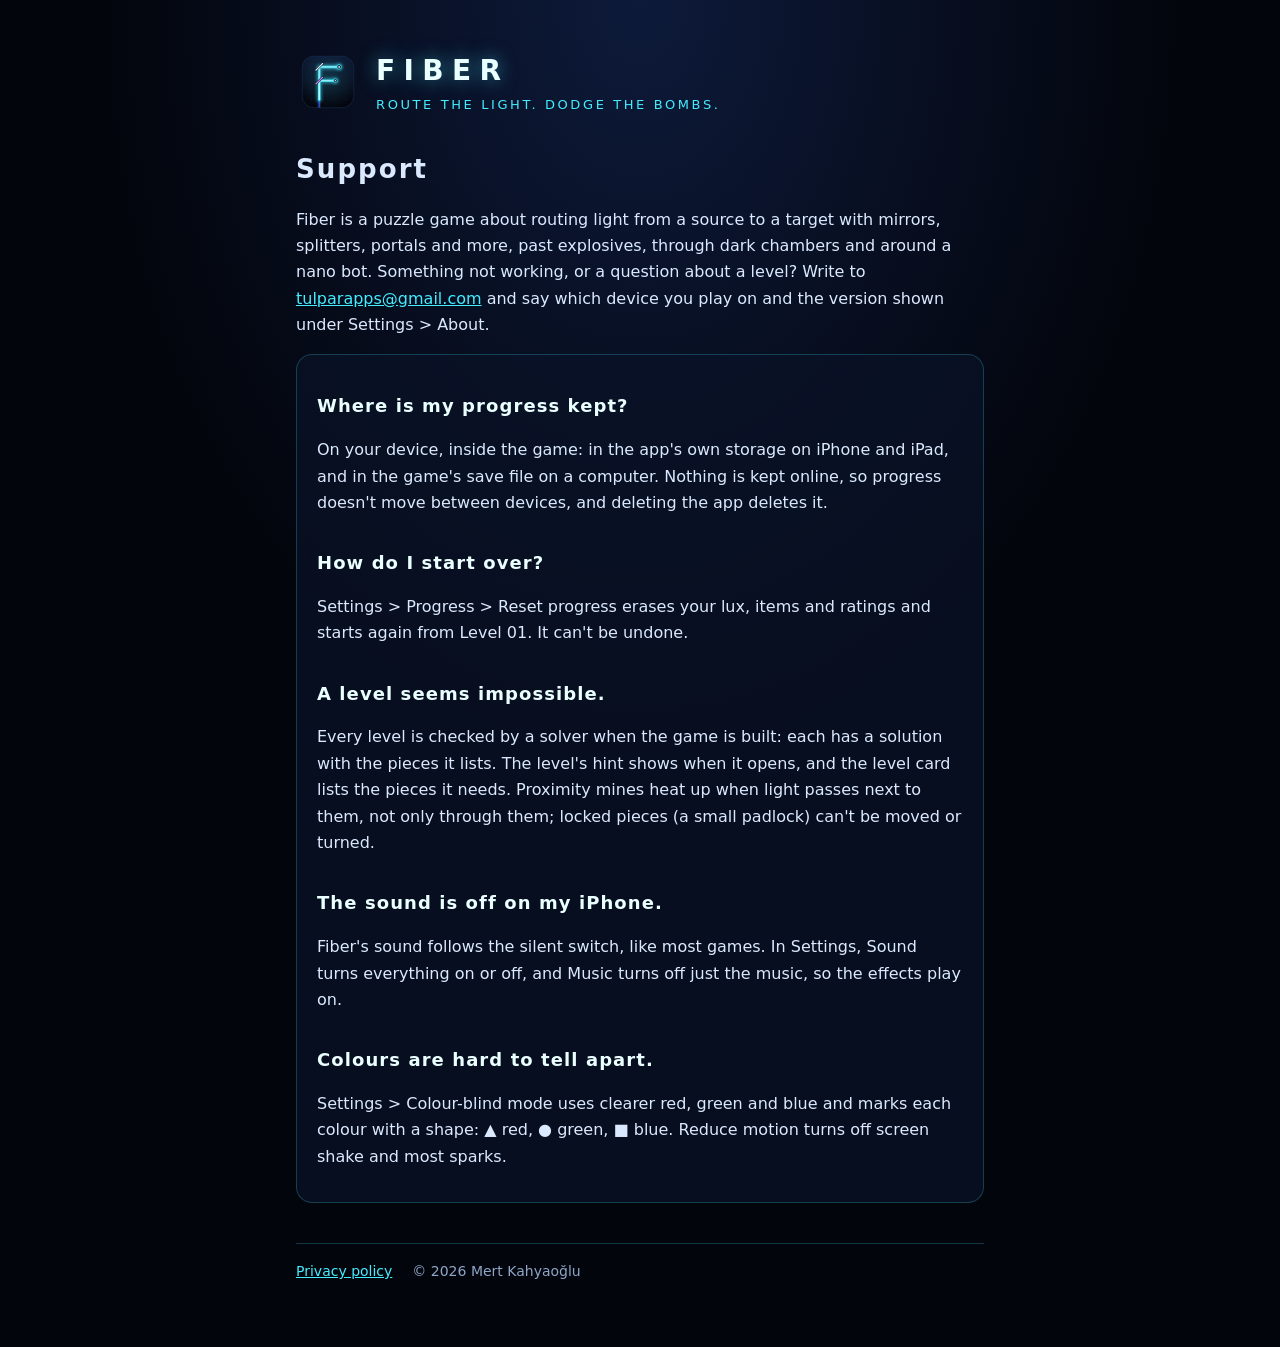
==== index.html @ f4a5b6d1 "Support page and privacy policy for Fiber The pages the App Store listing links to: support (an FAQ " ====
<!doctype html>
<html lang="en">
<head>
  <meta charset="utf-8">
  <meta name="viewport" content="width=device-width, initial-scale=1">
  <title>Fiber · Support</title>
  <meta name="description" content="Help with Fiber, a puzzle game about routing light past bombs.">
  <link rel="icon" href="logo.svg">
  <link rel="stylesheet" href="style.css">
</head>
<body>
<main>
  <header>
    <img src="logo.svg" alt="">
    <div><div class="name">FIBER</div><div class="tag">Route the light. Dodge the bombs.</div></div>
  </header>

  <h1>Support</h1>
  <p>Fiber is a puzzle game about routing light from a source to a target with mirrors, splitters,
  portals and more, past explosives, through dark chambers and around a nano bot. Something not
  working, or a question about a level? Write to
  <a href="mailto:tulparapps@gmail.com">tulparapps@gmail.com</a> and say which device you play on and the version
  shown under Settings &gt; About.</p>

  <section class="card">
    <h2>Where is my progress kept?</h2>
    <p>On your device, inside the game: in the app's own storage on iPhone and iPad, and in the
    game's save file on a computer. Nothing is kept online, so progress doesn't move between
    devices, and deleting the app deletes it.</p>

    <h2>How do I start over?</h2>
    <p>Settings &gt; Progress &gt; Reset progress erases your lux, items and ratings and starts again
    from Level 01. It can't be undone.</p>

    <h2>A level seems impossible.</h2>
    <p>Every level is checked by a solver when the game is built: each has a solution with the
    pieces it lists. The level's hint shows when it opens, and the level card lists the pieces it
    needs. Proximity mines heat up when light passes next to them, not only through them; locked
    pieces (a small padlock) can't be moved or turned.</p>

    <h2>The sound is off on my iPhone.</h2>
    <p>Fiber's sound follows the silent switch, like most games. In Settings, Sound turns everything
    on or off, and Music turns off just the music, so the effects play on.</p>

    <h2>Colours are hard to tell apart.</h2>
    <p>Settings &gt; Colour-blind mode uses clearer red, green and blue and marks each colour with a
    shape: ▲ red, ● green, ■ blue. Reduce motion turns off screen shake and most sparks.</p>
  </section>

  <nav>
    <a href="privacy.html">Privacy policy</a>
    <span class="muted">© 2026 Mert Kahyaoğlu</span>
  </nav>
</main>
</body>
</html>
---- style.css ----
/* Fiber's support and privacy pages: the game's dark chamber and cyan light, no web fonts or trackers. */
:root {
  color-scheme: dark;
  --bg: #03050c;
  --panel: #0b1328;
  --line: rgba(69, 236, 255, 0.22);
  --text: #dbe9ff;
  --muted: #8fa6c8;
  --accent: #45ecff;
}

* {
  box-sizing: border-box;
}

body {
  margin: 0;
  background: radial-gradient(ellipse at 50% 0%, #0d1a3a 0%, var(--bg) 60%) fixed, var(--bg);
  color: var(--text);
  font: 16px/1.65 system-ui, -apple-system, 'Segoe UI', Roboto, sans-serif;
}

main {
  max-width: 720px;
  margin: 0 auto;
  padding: 48px 16px 64px;
}

header {
  display: flex;
  align-items: center;
  gap: 16px;
  margin-bottom: 32px;
}

header img {
  width: 64px;
  height: 64px;
  border-radius: 14px;
}

header .name {
  font-size: 28px;
  font-weight: 700;
  letter-spacing: 0.3em;
  color: #eaffff;
  text-shadow: 0 0 18px rgba(69, 236, 255, 0.5);
}

header .tag {
  font-size: 13px;
  letter-spacing: 0.2em;
  text-transform: uppercase;
  color: var(--accent);
}

h1 {
  font-size: 26px;
  letter-spacing: 0.08em;
  margin: 0 0 8px;
}

h2 {
  font-size: 18px;
  letter-spacing: 0.06em;
  margin: 32px 0 8px;
  color: #eaffff;
}

p,
li {
  color: var(--text);
}

.muted {
  color: var(--muted);
}

a {
  color: var(--accent);
}

section.card {
  margin-top: 16px;
  padding: 4px 20px 16px;
  border: 1px solid var(--line);
  border-radius: 16px;
  background: rgba(11, 19, 40, 0.7);
}

nav {
  display: flex;
  flex-wrap: wrap;
  gap: 8px 20px;
  margin-top: 40px;
  padding-top: 16px;
  border-top: 1px solid var(--line);
  font-size: 14px;
}
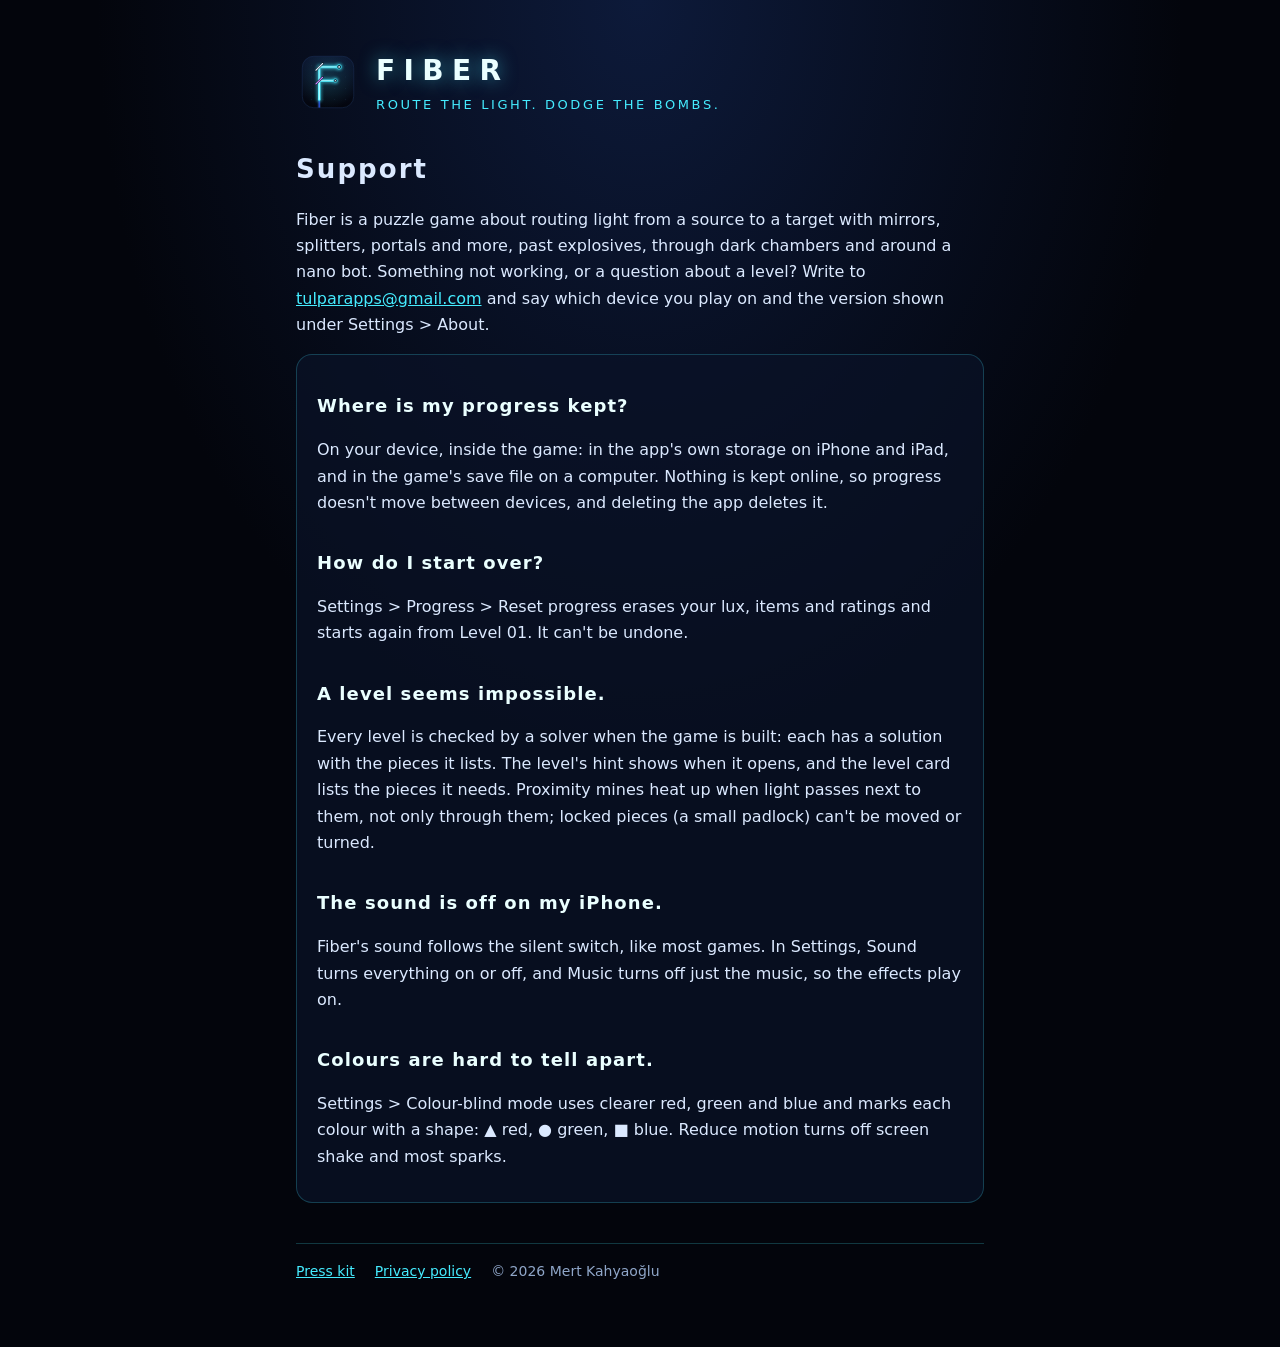
==== commit eb6905f9: "Press kit press/: a factsheet, the trailer and the vertical app preview, the iPhone and iPad screens" ====
--- a/index.html
+++ b/index.html
@@ -48,6 +48,7 @@
   </section>
 
   <nav>
+    <a href="press/">Press kit</a>
     <a href="privacy.html">Privacy policy</a>
     <span class="muted">© 2026 Mert Kahyaoğlu</span>
   </nav>
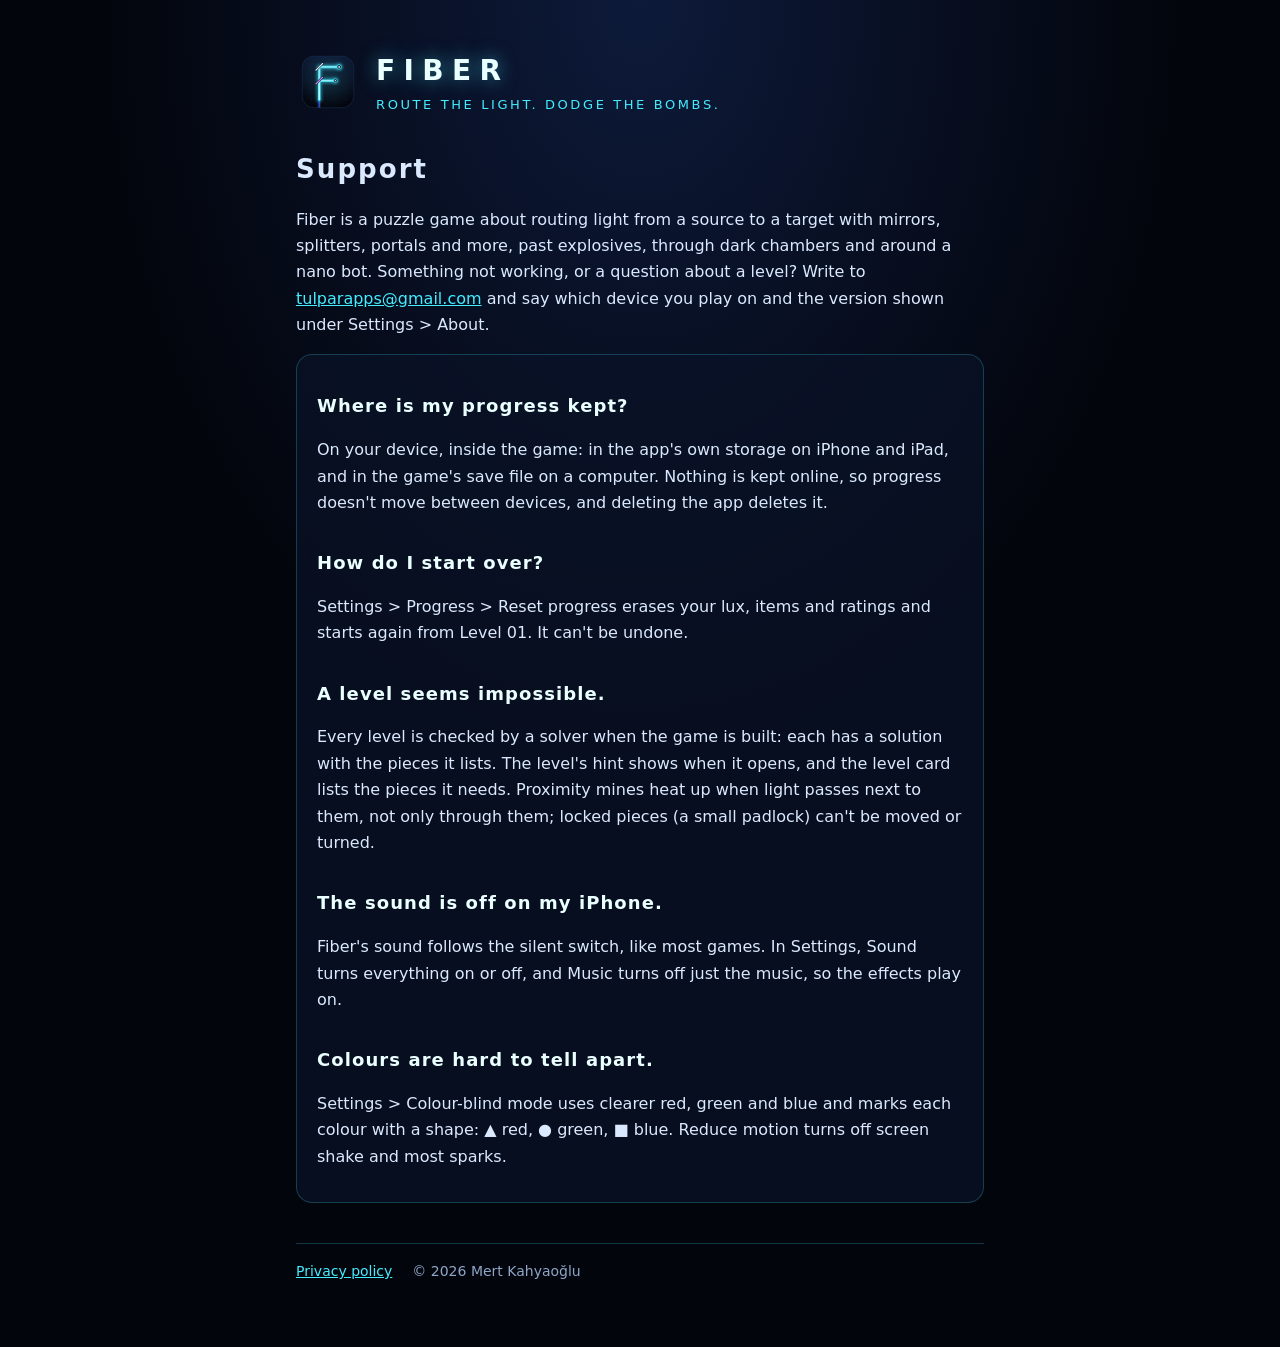
==== commit 97c799ef: "Remove the press kit Co-Authored-By: Claude Opus 5.5 <noreply@anthropic.com>" ====
--- a/index.html
+++ b/index.html
@@ -48,7 +48,6 @@
   </section>
 
   <nav>
-    <a href="press/">Press kit</a>
     <a href="privacy.html">Privacy policy</a>
     <span class="muted">© 2026 Mert Kahyaoğlu</span>
   </nav>
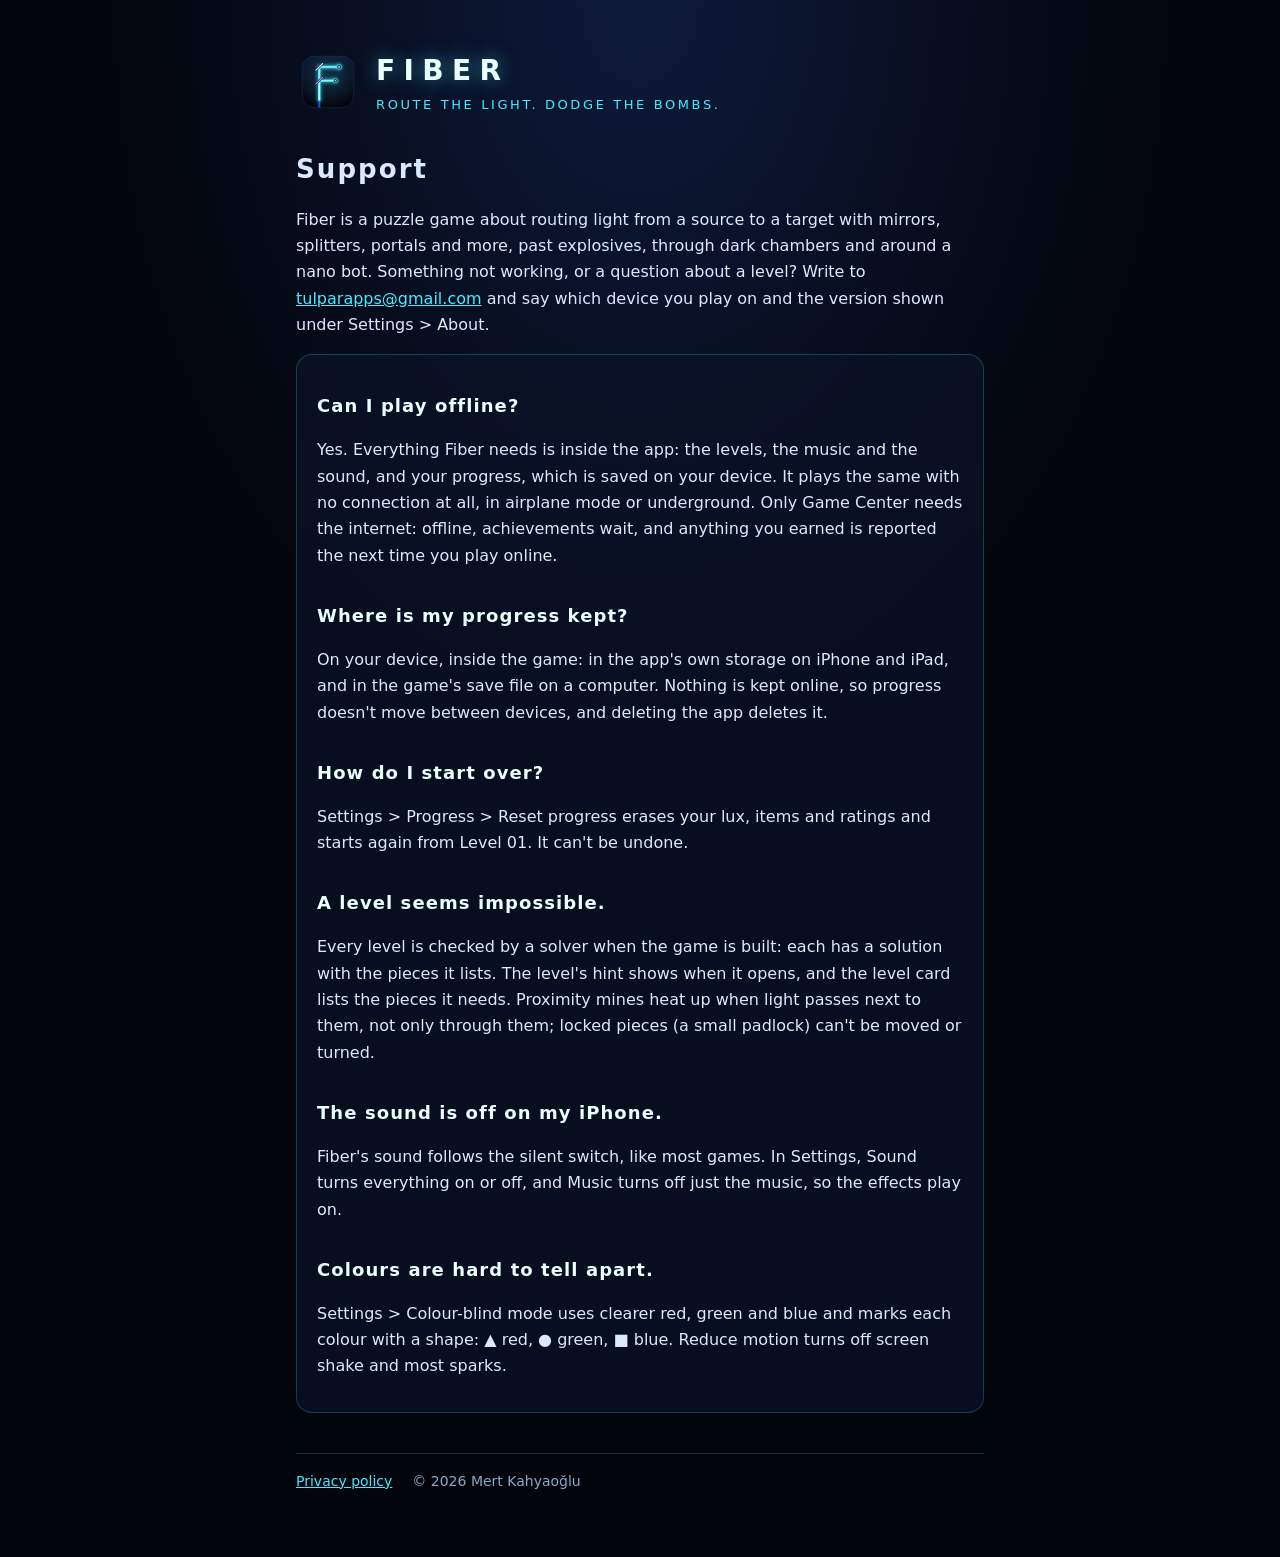
==== commit 18d0a495: "Support: Fiber plays offline Co-Authored-By: Claude Opus 5.5 <noreply@anthropic.com>" ====
--- a/index.html
+++ b/index.html
@@ -23,6 +23,12 @@
   shown under Settings &gt; About.</p>
 
   <section class="card">
+    <h2>Can I play offline?</h2>
+    <p>Yes. Everything Fiber needs is inside the app: the levels, the music and the sound, and your
+    progress, which is saved on your device. It plays the same with no connection at all, in airplane
+    mode or underground. Only Game Center needs the internet: offline, achievements wait, and anything
+    you earned is reported the next time you play online.</p>
+
     <h2>Where is my progress kept?</h2>
     <p>On your device, inside the game: in the app's own storage on iPhone and iPad, and in the
     game's save file on a computer. Nothing is kept online, so progress doesn't move between
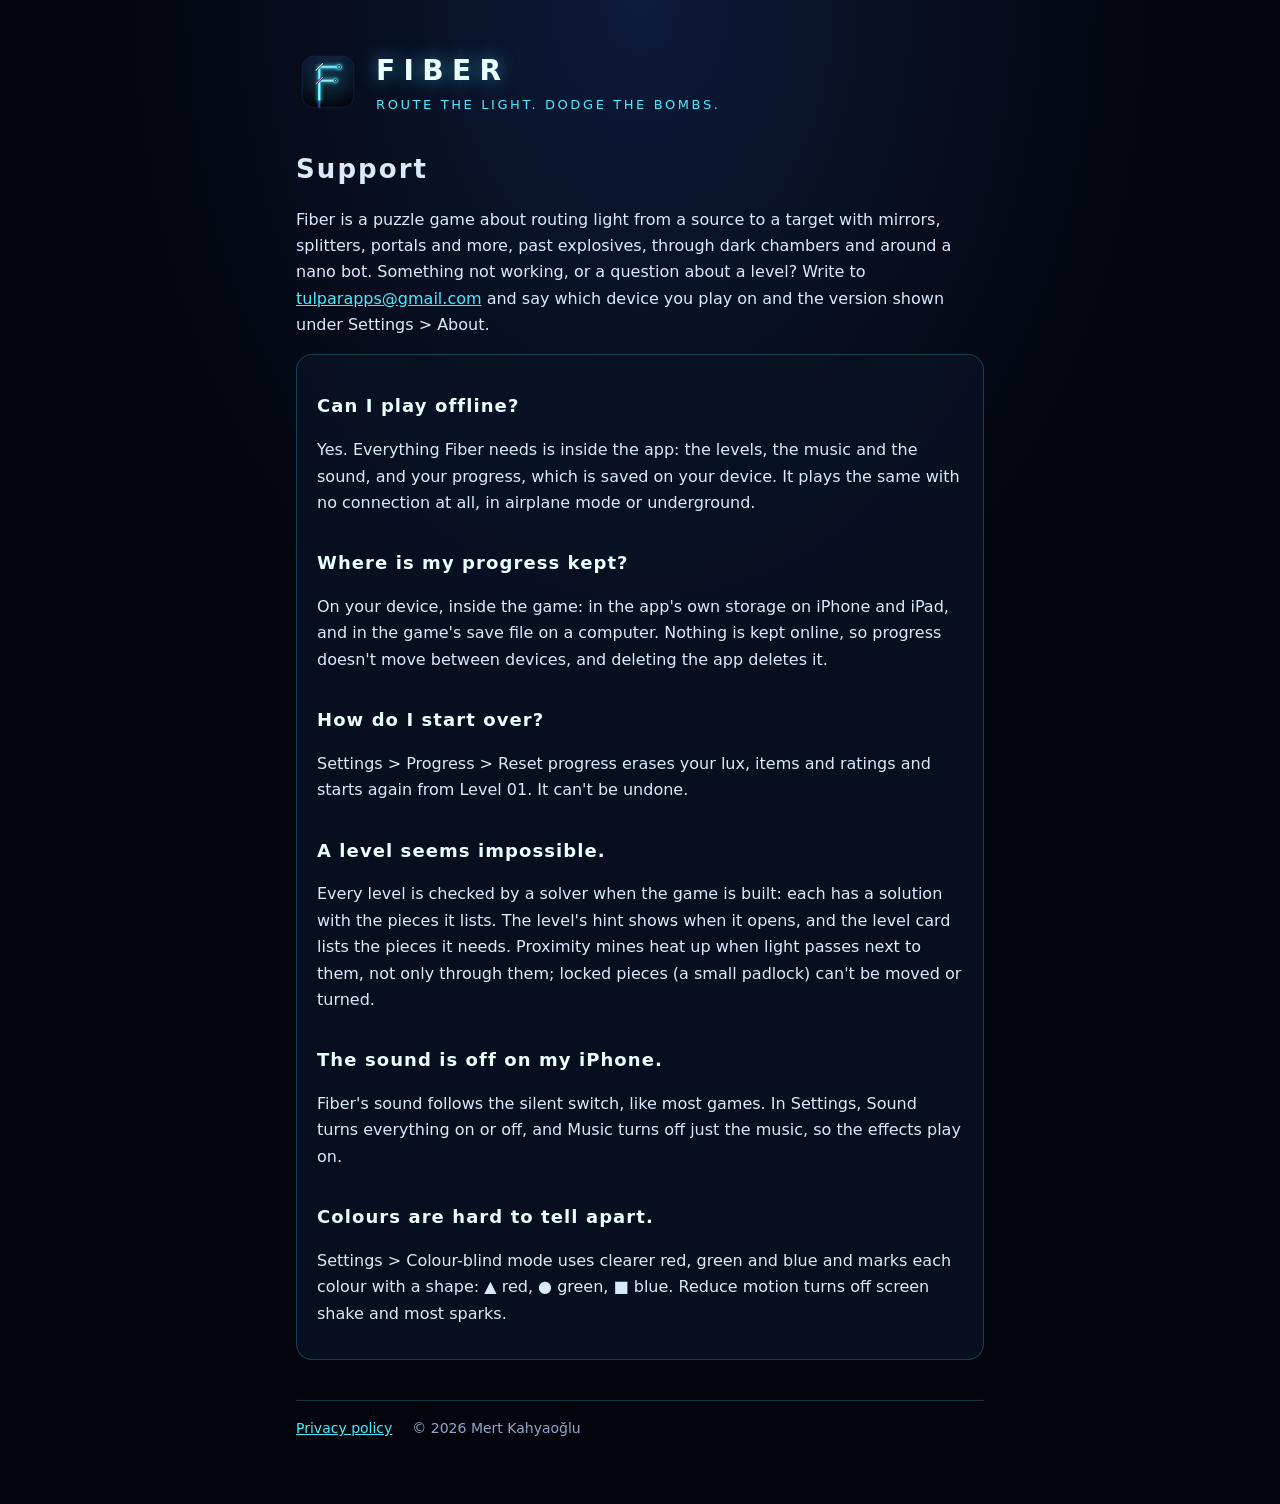
==== commit c5eec727: "Support: drop the Game Center note from the offline answer Co-Authored-By: Claude Opus 5.5 <noreply@" ====
--- a/index.html
+++ b/index.html
@@ -26,8 +26,7 @@
     <h2>Can I play offline?</h2>
     <p>Yes. Everything Fiber needs is inside the app: the levels, the music and the sound, and your
     progress, which is saved on your device. It plays the same with no connection at all, in airplane
-    mode or underground. Only Game Center needs the internet: offline, achievements wait, and anything
-    you earned is reported the next time you play online.</p>
+    mode or underground.</p>
 
     <h2>Where is my progress kept?</h2>
     <p>On your device, inside the game: in the app's own storage on iPhone and iPad, and in the
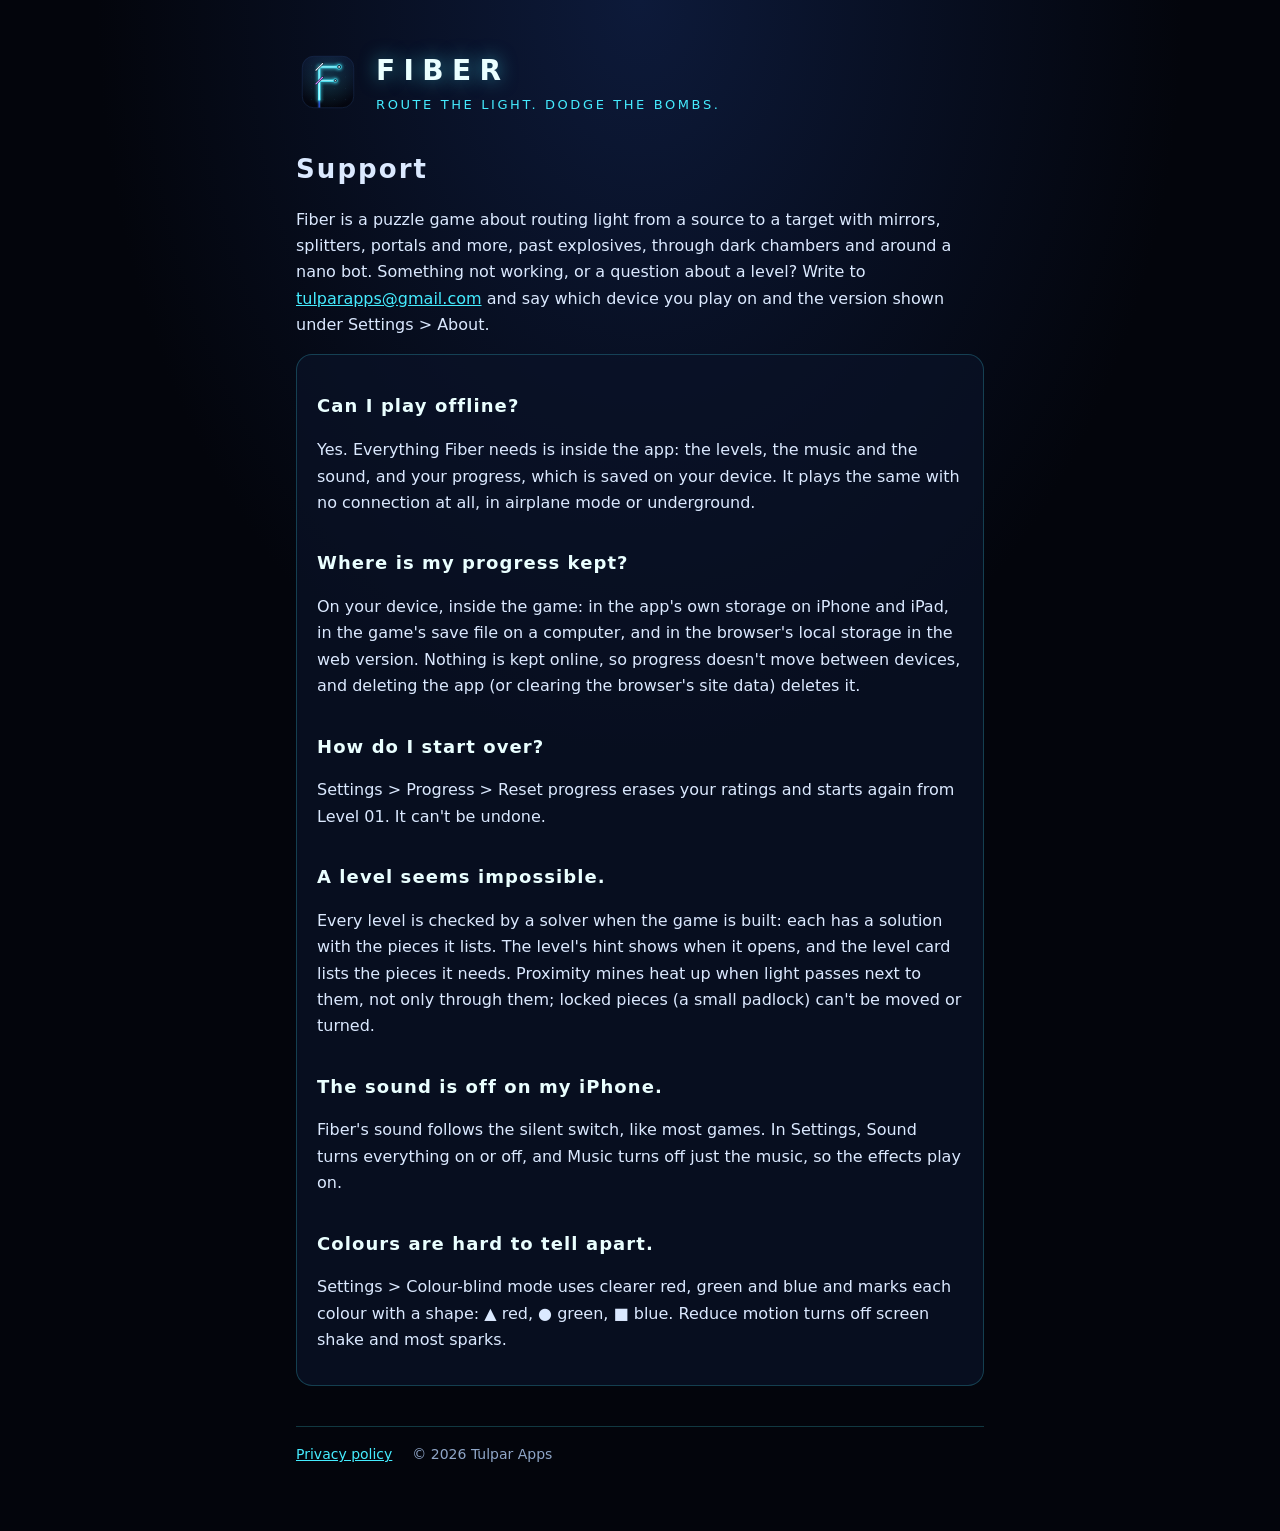
==== commit a8ba8704: "Support and privacy: no lux or store any more, the browser version's storage, Tulpar Apps Co-Authore" ====
--- a/index.html
+++ b/index.html
@@ -29,13 +29,14 @@
     mode or underground.</p>
 
     <h2>Where is my progress kept?</h2>
-    <p>On your device, inside the game: in the app's own storage on iPhone and iPad, and in the
-    game's save file on a computer. Nothing is kept online, so progress doesn't move between
-    devices, and deleting the app deletes it.</p>
+    <p>On your device, inside the game: in the app's own storage on iPhone and iPad, in the
+    game's save file on a computer, and in the browser's local storage in the web version. Nothing
+    is kept online, so progress doesn't move between devices, and deleting the app (or clearing the
+    browser's site data) deletes it.</p>
 
     <h2>How do I start over?</h2>
-    <p>Settings &gt; Progress &gt; Reset progress erases your lux, items and ratings and starts again
-    from Level 01. It can't be undone.</p>
+    <p>Settings &gt; Progress &gt; Reset progress erases your ratings and starts again from Level 01.
+    It can't be undone.</p>
 
     <h2>A level seems impossible.</h2>
     <p>Every level is checked by a solver when the game is built: each has a solution with the
@@ -54,7 +55,7 @@
 
   <nav>
     <a href="privacy.html">Privacy policy</a>
-    <span class="muted">© 2026 Mert Kahyaoğlu</span>
+    <span class="muted">© 2026 Tulpar Apps</span>
   </nav>
 </main>
 </body>
